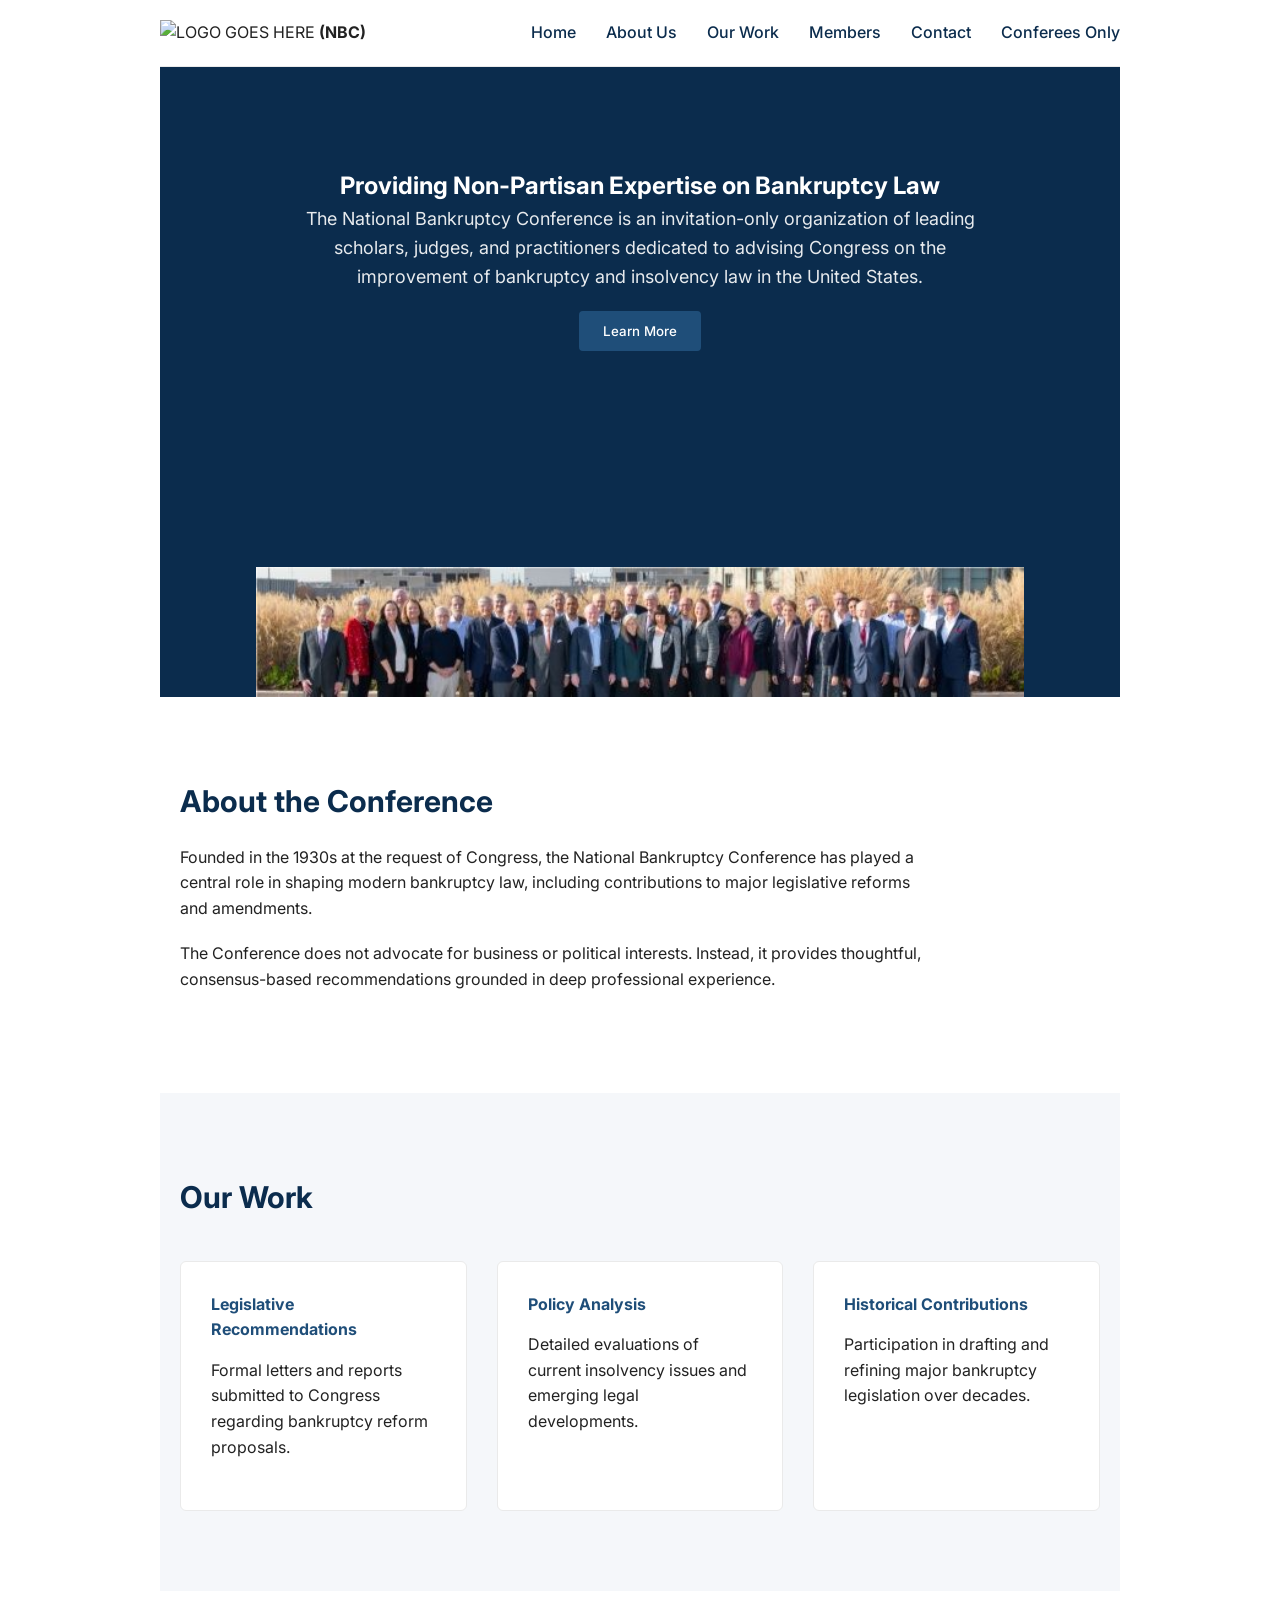
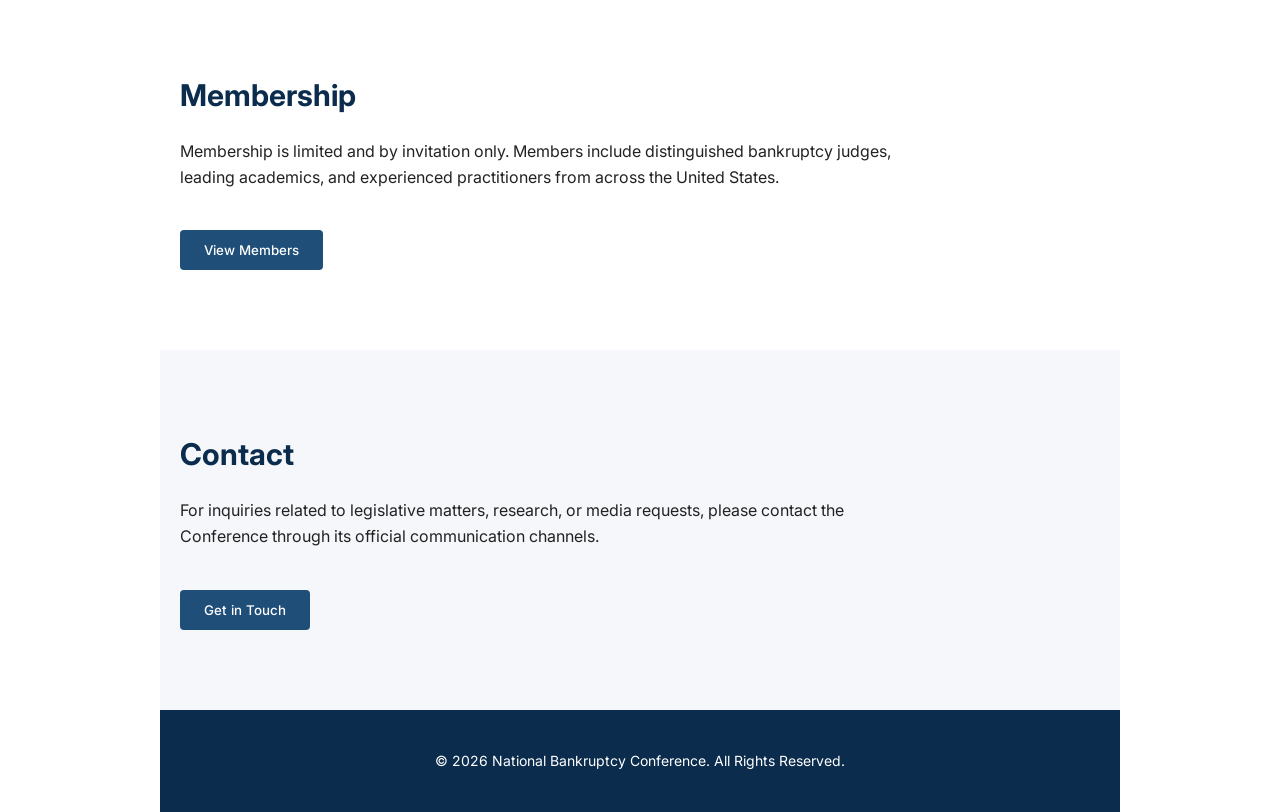
==== index.html @ e68132f3 "initial commit" ====
<!DOCTYPE html>
<html lang="en">
<head>
    <meta charset="UTF-8" />
    <meta name="viewport" content="width=device-width, initial-scale=1.0" />
    <title>National Bankruptcy Conference</title>
    <link href="https://fonts.googleapis.com/css2?family=Inter:wght@400;500;600;700&display=swap" rel="stylesheet">

    <link rel="stylesheet" href="styles.css">
</head>
<body>
    <div class="wrapper">
        <header>
            <div class="container nav">
                <div>
                    <img src="#" alt="LOGO GOES HERE">
                    <span><b>(NBC)</b></span>
                </div>
                <ul>
                    <li><a href="index.html">Home</a></li>
                    <li><a href="aboutUs.html">About Us</a></li>
                    <li><a href="ourWork.html">Our Work</a></li>
                    <li><a href="members.html">Members</a></li>
                    <li><a href="contact.html">Contact</a></li>
                    <li><a href="confereesOnly.html">Conferees Only</a></li>
                </ul>
            </div>
        </header>

        <section class="hero">
            <div class="container">
                <h1>Providing Non-Partisan Expertise on Bankruptcy Law</h1>
                <p>
                The National Bankruptcy Conference is an invitation-only organization of leading scholars,
                judges, and practitioners dedicated to advising Congress on the improvement of bankruptcy
                and insolvency law in the United States.
                </p>
                <button>Learn More</button><br>
                
            </div>
        </section>

        <section class="section">
            <div class="container">
                <h3>About the Conference</h3>
                <p>
                Founded in the 1930s at the request of Congress, the National Bankruptcy Conference has
                played a central role in shaping modern bankruptcy law, including contributions to major
                legislative reforms and amendments.
                </p>
                <p>
                The Conference does not advocate for business or political interests. Instead, it provides
                thoughtful, consensus-based recommendations grounded in deep professional experience.
                </p>
            </div>
        </section>

        <section class="section light">
            <div class="container">
                <h3>Our Work</h3>
                <div class="grid">
                <div class="card">
                    <h4>Legislative Recommendations</h4>
                    <p>
                    Formal letters and reports submitted to Congress regarding bankruptcy reform proposals.
                    </p>
                </div>
                <div class="card">
                    <h4>Policy Analysis</h4>
                    <p>
                    Detailed evaluations of current insolvency issues and emerging legal developments.
                    </p>
                </div>
                <div class="card">
                    <h4>Historical Contributions</h4>
                    <p>
                    Participation in drafting and refining major bankruptcy legislation over decades.
                    </p>
                </div>
                </div>
            </div>
        </section>

        <section class="section">
            <div class="container">
                <h3>Membership</h3>
                <p>
                Membership is limited and by invitation only. Members include distinguished bankruptcy
                judges, leading academics, and experienced practitioners from across the United States.
                </p>
                <button>View Members</button>
            </div>
        </section>

        <section class="section light">
            <div class="container">
                <h3>Contact</h3>
                <p>
                For inquiries related to legislative matters, research, or media requests, please contact
                the Conference through its official communication channels.
                </p>
                <button>Get in Touch</button>
            </div>
        </section>

        <footer class="footer">
            <div class="container">
                © 2026 National Bankruptcy Conference. All Rights Reserved.
            </div>
        </footer>
    </div>
</body>
</html>
---- styles.css ----
:root {
  --primary: #0b2c4d;
  --accent: #1f4e79;
  --light: #f5f7fa;
  --text: #222;
  --max-width: 1100px;
}

* {
  margin: 0;
  padding: 0;
  box-sizing: border-box;
  font-family: 'Inter', sans-serif;
}

.wrapper {
  position: relative;
  color: var(--text);
  background: white;
  line-height: 1.6;
  margin: auto;
  width: 75vw;
}

.container {
  max-width: var(--max-width);
  margin: 0 auto;
  padding: 0 20px;
}

header {
  background: white;
  border-bottom: 1px solid #eaeaea;
}

.nav {
  display: flex;
  justify-content: space-between;
  align-items: center;
  padding: 20px 0;
}

.nav h1 {
  font-size: 20px;
  font-weight: 600;
  color: var(--primary);
}

.nav ul {
  display: flex;
  gap: 30px;
  list-style: none;
}

.nav a {
  text-decoration: none;
  color: var(--primary);
  font-weight: 500;
}

.hero {
  background: var(--primary);
  color: white;
  height: 70vh;
  padding: 100px 0;
  text-align: center;
  background-image: url("national_bankruptcy_conference_cover.jpg");
  background-repeat: no-repeat;
  background-size: 80%;
  background-position: bottom;
}

/*
.hero .NBCimage{
    position: absolute;
    top: 10%;
    width: 100%;
    height: 50%;
}
*/

.hero h2 {
  font-size: 42px;
  margin-bottom: 20px;
}

.hero p {
  max-width: 700px;
  margin: 0 auto;
  font-size: 18px;
  opacity: 0.9;
}

.section {
  padding: 80px 0;
}

.section.light {
  background: var(--light);
}

.section h3 {
  font-size: 30px;
  margin-bottom: 20px;
  color: var(--primary);
}

.section p {
  max-width: 750px;
  margin-bottom: 20px;
}

.grid {
  display: grid;
  grid-template-columns: repeat(auto-fit, minmax(260px, 1fr));
  gap: 30px;
  margin-top: 40px;
}

.card {
  background: white;
  padding: 30px;
  border: 1px solid #eaeaea;
  border-radius: 6px;
}

.card h4 {
  margin-bottom: 15px;
  color: var(--accent);
}

.footer {
  background: var(--primary);
  color: white;
  padding: 40px 0;
  text-align: center;
  font-size: 14px;
}

button {
  margin-top: 20px;
  padding: 12px 24px;
  border: none;
  background: var(--accent);
  color: white;
  cursor: pointer;
  font-weight: 500;
  border-radius: 4px;
}

button:hover {
  background: #163b5c;
}

@media (max-width: 768px) {
  .hero h2 {
    font-size: 30px;
  }
}
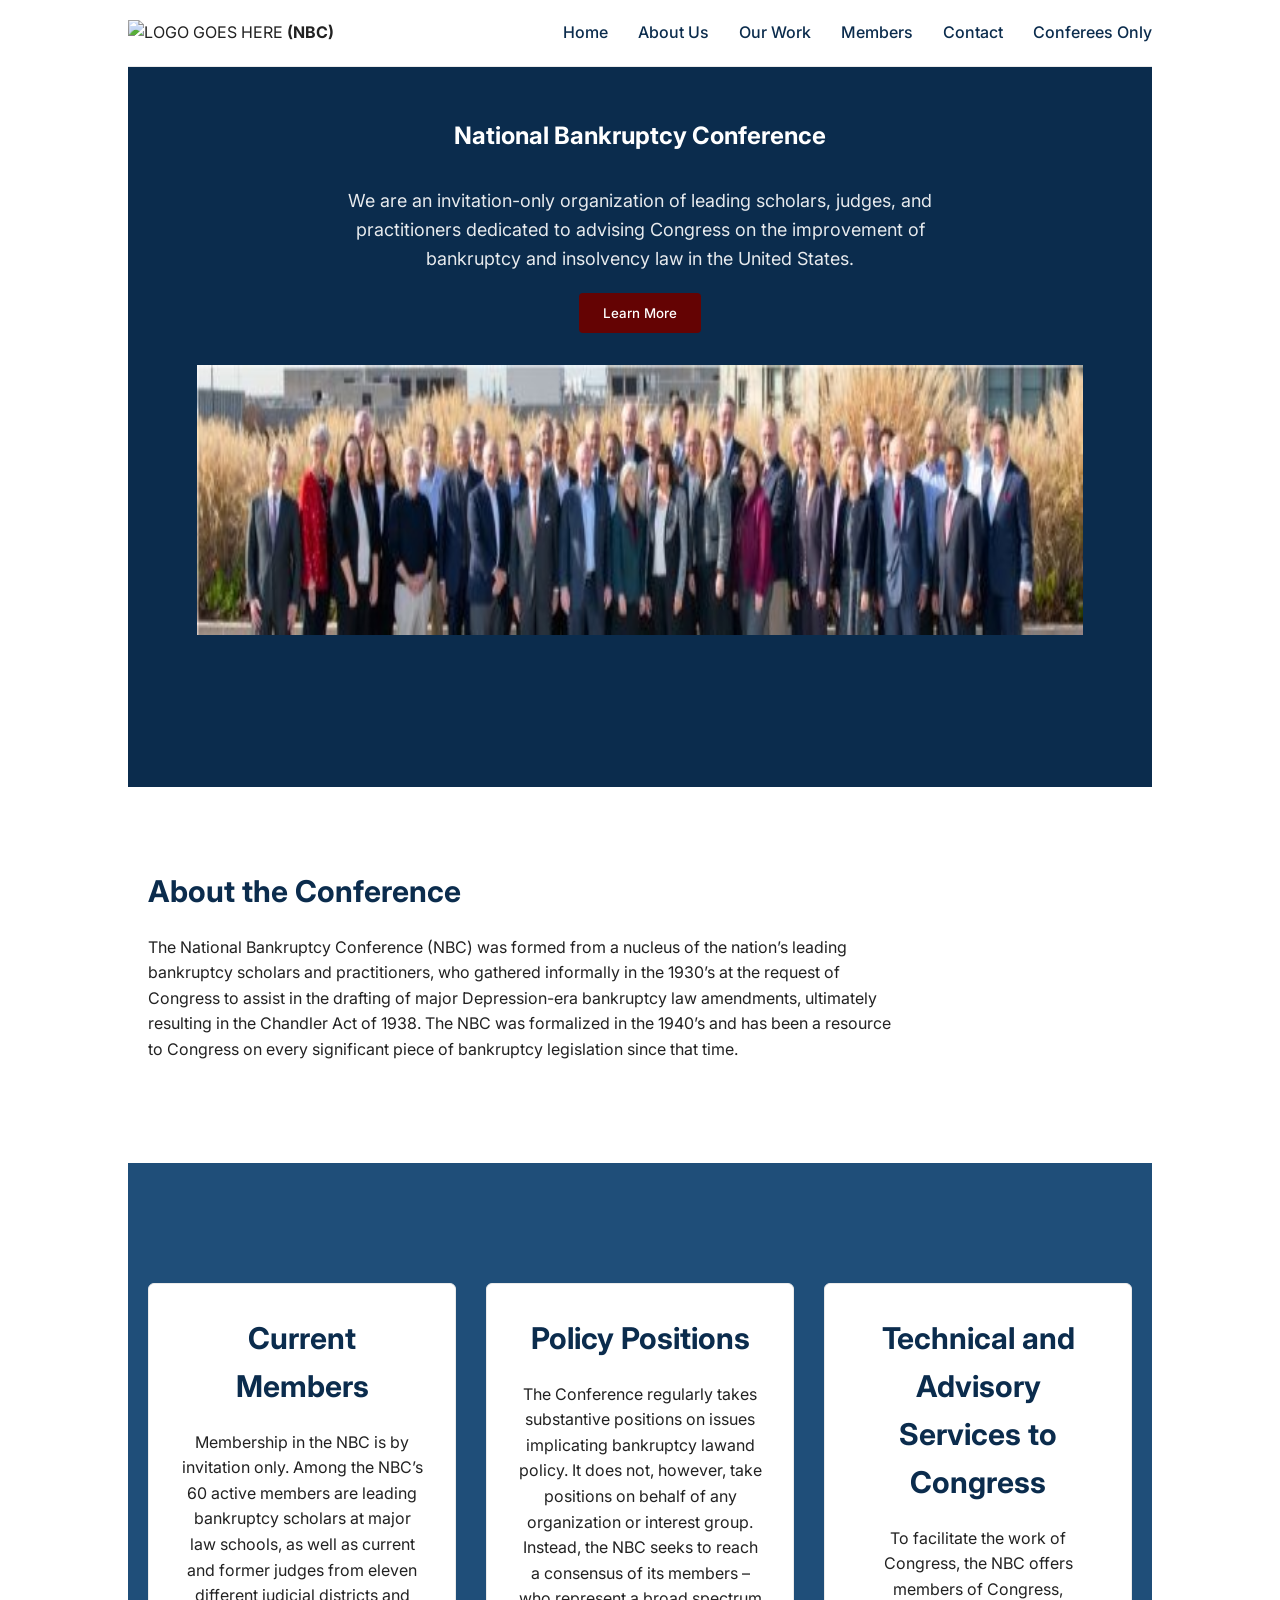
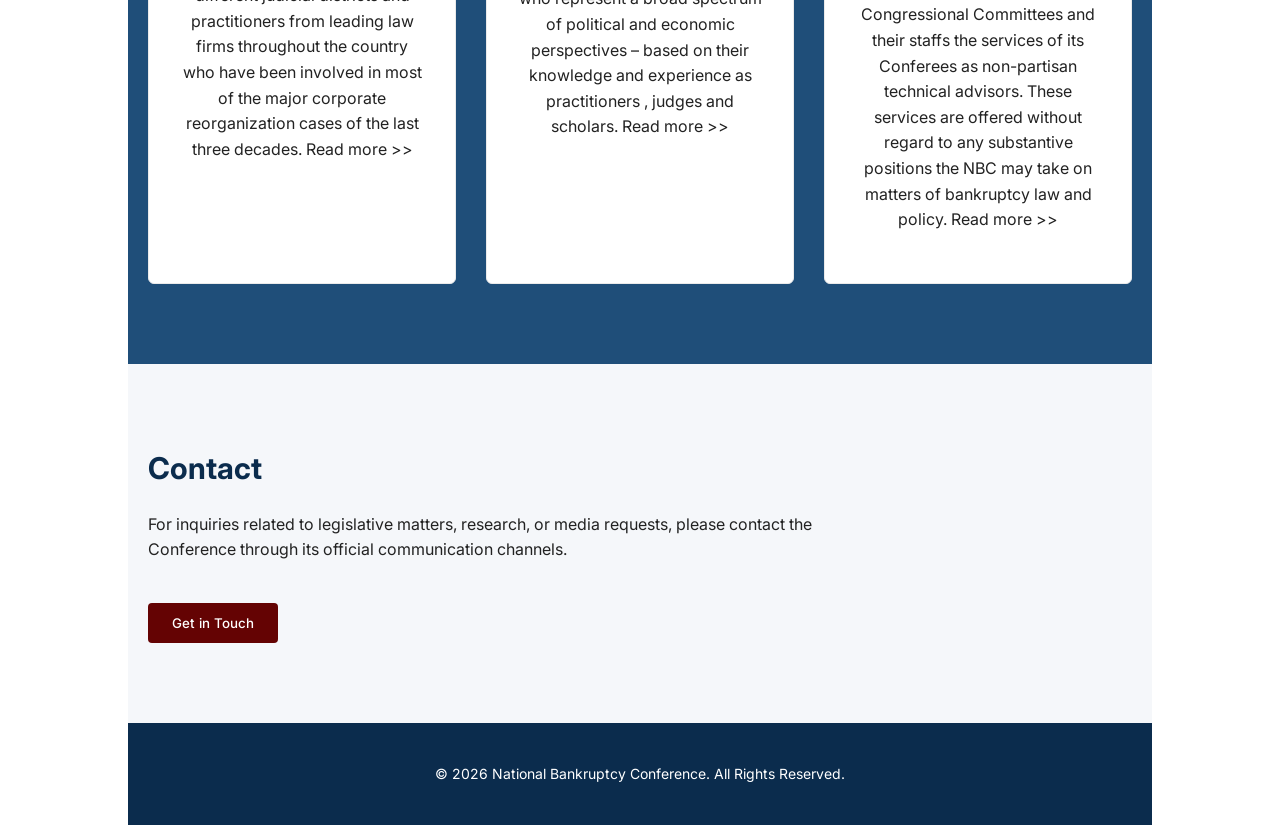
==== commit 54650a1f: "updated styling to home page" ====
--- a/index.html
+++ b/index.html
@@ -22,20 +22,21 @@
                     <li><a href="ourWork.html">Our Work</a></li>
                     <li><a href="members.html">Members</a></li>
                     <li><a href="contact.html">Contact</a></li>
-                    <li><a href="confereesOnly.html">Conferees Only</a></li>
+                    <li><a href="conferees.html">Conferees Only</a></li>
                 </ul>
             </div>
         </header>
 
         <section class="hero">
             <div class="container">
-                <h1>Providing Non-Partisan Expertise on Bankruptcy Law</h1>
+                <h1>National Bankruptcy Conference</h1>
                 <p>
-                The National Bankruptcy Conference is an invitation-only organization of leading scholars,
+                We are an invitation-only organization of leading scholars,
                 judges, and practitioners dedicated to advising Congress on the improvement of bankruptcy
                 and insolvency law in the United States.
                 </p>
                 <button>Learn More</button><br>
+                <img src="national_bankruptcy_conference_cover.jpg" alt="">
                 
             </div>
         </section>
@@ -44,51 +45,64 @@
             <div class="container">
                 <h3>About the Conference</h3>
                 <p>
-                Founded in the 1930s at the request of Congress, the National Bankruptcy Conference has
-                played a central role in shaping modern bankruptcy law, including contributions to major
-                legislative reforms and amendments.
-                </p>
-                <p>
-                The Conference does not advocate for business or political interests. Instead, it provides
-                thoughtful, consensus-based recommendations grounded in deep professional experience.
+                The National Bankruptcy Conference (NBC) was 
+                formed from a nucleus of the nation’s 
+                leading bankruptcy scholars and practitioners, 
+                who gathered informally in the 1930’s at the 
+                request of Congress to assist in the drafting 
+                of major Depression-era bankruptcy law 
+                amendments, ultimately resulting in the 
+                Chandler Act of 1938. The NBC was formalized 
+                in the 1940’s and has been a resource to Congress
+                 on every significant piece of bankruptcy 
+                 legislation since that time.
                 </p>
             </div>
         </section>
 
-        <section class="section light">
+        <section class="section lightBlue">
             <div class="container">
-                <h3>Our Work</h3>
+                
                 <div class="grid">
-                <div class="card">
-                    <h4>Legislative Recommendations</h4>
-                    <p>
-                    Formal letters and reports submitted to Congress regarding bankruptcy reform proposals.
-                    </p>
+                    <div class="card">
+                        <h3>Current Members</h3>
+                        <p>
+                        Membership in the NBC is by invitation only. Among the 
+                        NBC’s 60 active members are leading bankruptcy scholars
+                        at major law schools, as well as current and former 
+                        judges from eleven different judicial districts and 
+                        practitioners from leading law firms throughout the 
+                        country who have been involved in most of the major 
+                        corporate reorganization cases of the last three decades. 
+                        Read more >>
+                        </p>
+                    </div>
+                    <div class="card">
+                        <h3>Policy Positions</h3>
+                        <p>
+                        The Conference regularly takes 
+                        substantive positions on issues 
+                        implicating bankruptcy lawand policy. It 
+                        does not, however, take positions on behalf of any 
+                        organization or interest group. Instead, the NBC seeks 
+                        to reach a consensus of its members – who represent a 
+                        broad spectrum of political and economic perspectives – 
+                        based on their knowledge and experience as practitioners
+                        , judges and scholars. Read more >>
+                        </p>
+                    </div>
+                    <div class="card">
+                        <h3>Technical and Advisory Services to Congress</h3>
+                        <p>
+                        To facilitate the work of Congress, the NBC offers members of 
+                        Congress, Congressional Committees and their staffs the 
+                        services of its Conferees as non-partisan technical 
+                        advisors. These services are offered without regard to 
+                        any substantive positions the NBC may take on matters of
+                        bankruptcy law and policy. Read more >>
+                        </p>
+                    </div>
                 </div>
-                <div class="card">
-                    <h4>Policy Analysis</h4>
-                    <p>
-                    Detailed evaluations of current insolvency issues and emerging legal developments.
-                    </p>
-                </div>
-                <div class="card">
-                    <h4>Historical Contributions</h4>
-                    <p>
-                    Participation in drafting and refining major bankruptcy legislation over decades.
-                    </p>
-                </div>
-                </div>
-            </div>
-        </section>
-
-        <section class="section">
-            <div class="container">
-                <h3>Membership</h3>
-                <p>
-                Membership is limited and by invitation only. Members include distinguished bankruptcy
-                judges, leading academics, and experienced practitioners from across the United States.
-                </p>
-                <button>View Members</button>
             </div>
         </section>
 
--- a/styles.css
+++ b/styles.css
@@ -1,6 +1,7 @@
 :root {
   --primary: #0b2c4d;
   --accent: #1f4e79;
+  --secondary: rgb(100, 3, 3);
   --light: #f5f7fa;
   --text: #222;
   --max-width: 1100px;
@@ -19,7 +20,7 @@
   background: white;
   line-height: 1.6;
   margin: auto;
-  width: 75vw;
+  width: 80vw;
 }
 
 .container {
@@ -27,6 +28,9 @@
   margin: 0 auto;
   padding: 0 20px;
 }
+
+
+
 
 header {
   background: white;
@@ -58,38 +62,35 @@
   font-weight: 500;
 }
 
+
+
+
 .hero {
   background: var(--primary);
   color: white;
-  height: 70vh;
-  padding: 100px 0;
+  height: 80vh;
+  padding: 50px 0;
   text-align: center;
-  background-image: url("national_bankruptcy_conference_cover.jpg");
-  background-repeat: no-repeat;
-  background-size: 80%;
-  background-position: bottom;
 }
 
-/*
-.hero .NBCimage{
-    position: absolute;
-    top: 10%;
-    width: 100%;
-    height: 50%;
+.hero h1{
+  margin-bottom: 2rem;
 }
-*/
 
-.hero h2 {
-  font-size: 42px;
-  margin-bottom: 20px;
+.hero img{
+  margin-top: 2rem;
+  width: 90%;
+  height: 30vh;
 }
 
 .hero p {
-  max-width: 700px;
+  max-width: 600px;
   margin: 0 auto;
   font-size: 18px;
   opacity: 0.9;
 }
+
+
 
 .section {
   padding: 80px 0;
@@ -97,6 +98,10 @@
 
 .section.light {
   background: var(--light);
+}
+
+.section.lightBlue{
+  background: var(--accent);
 }
 
 .section h3 {
@@ -120,14 +125,12 @@
 .card {
   background: white;
   padding: 30px;
+  text-align: center;
   border: 1px solid #eaeaea;
   border-radius: 6px;
 }
 
-.card h4 {
-  margin-bottom: 15px;
-  color: var(--accent);
-}
+
 
 .footer {
   background: var(--primary);
@@ -141,7 +144,7 @@
   margin-top: 20px;
   padding: 12px 24px;
   border: none;
-  background: var(--accent);
+  background: var(--secondary);
   color: white;
   cursor: pointer;
   font-weight: 500;
@@ -149,7 +152,7 @@
 }
 
 button:hover {
-  background: #163b5c;
+  opacity: 0.7;
 }
 
 @media (max-width: 768px) {
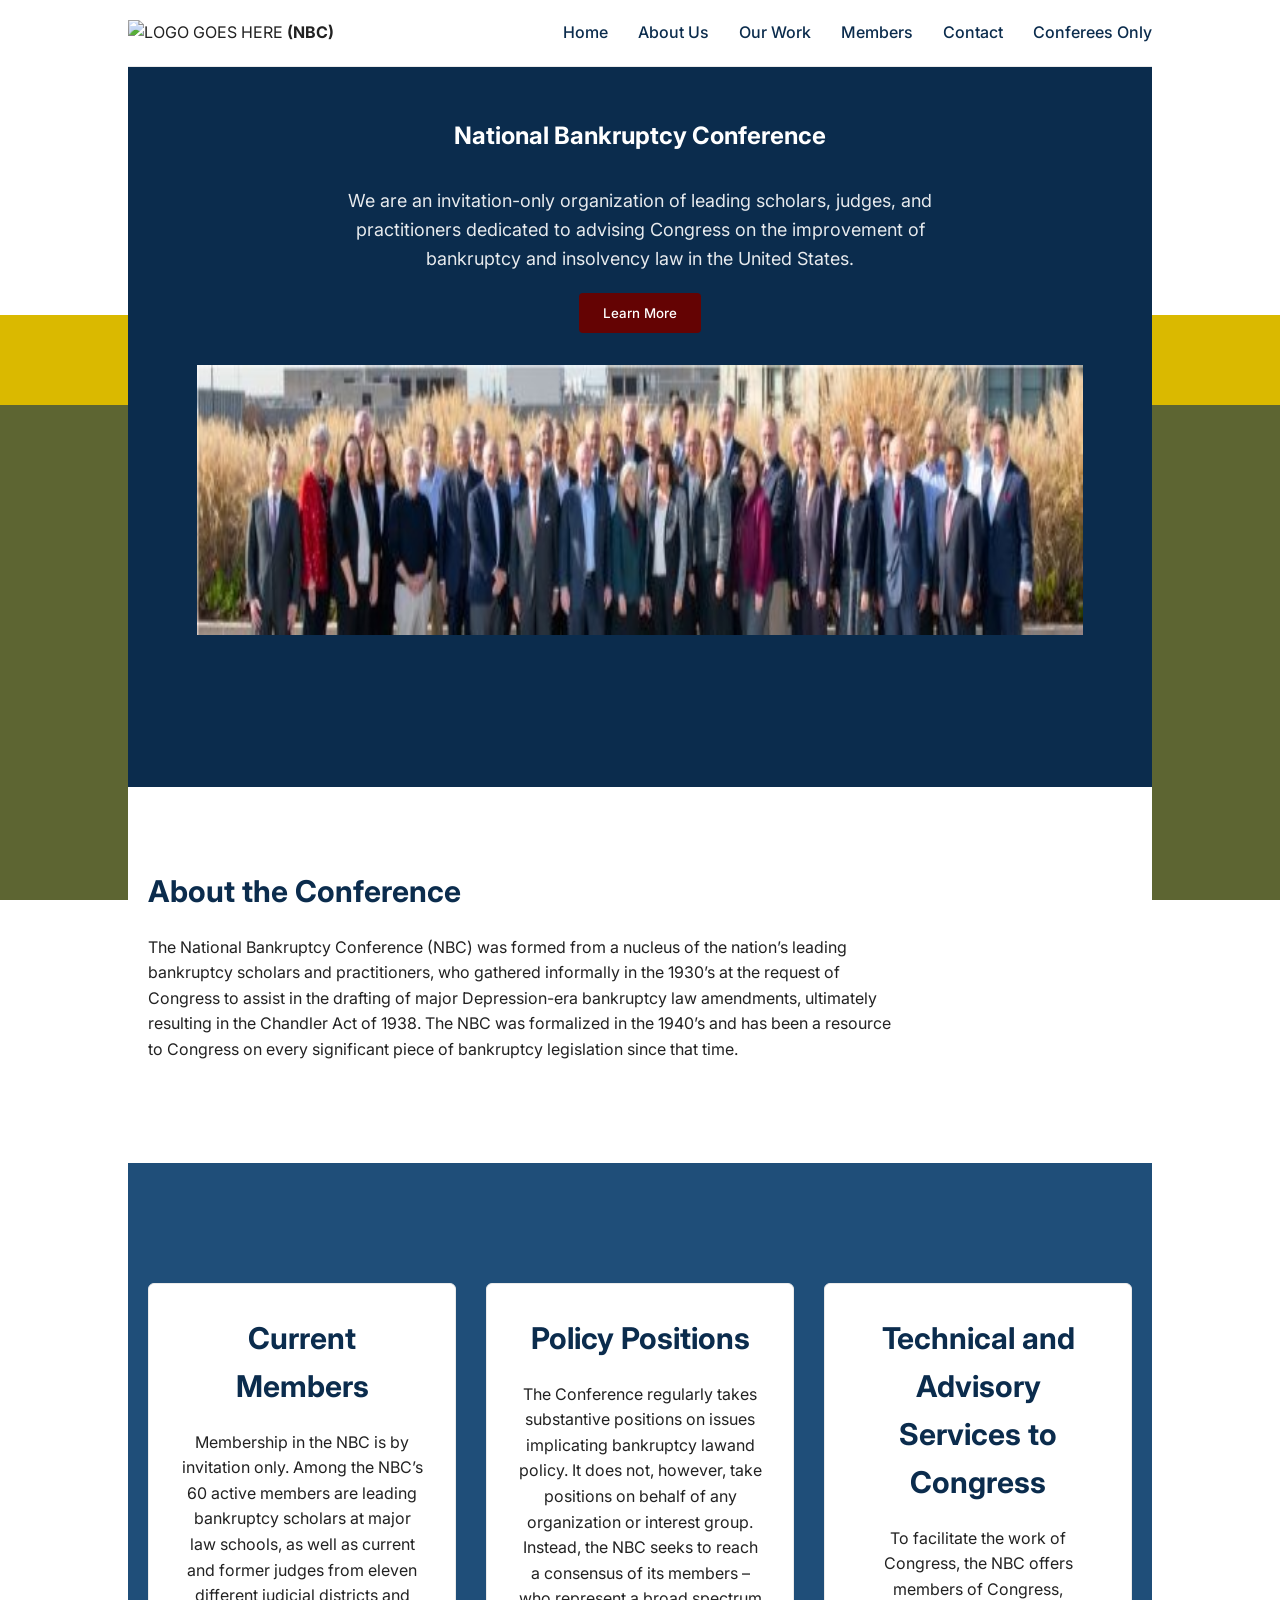
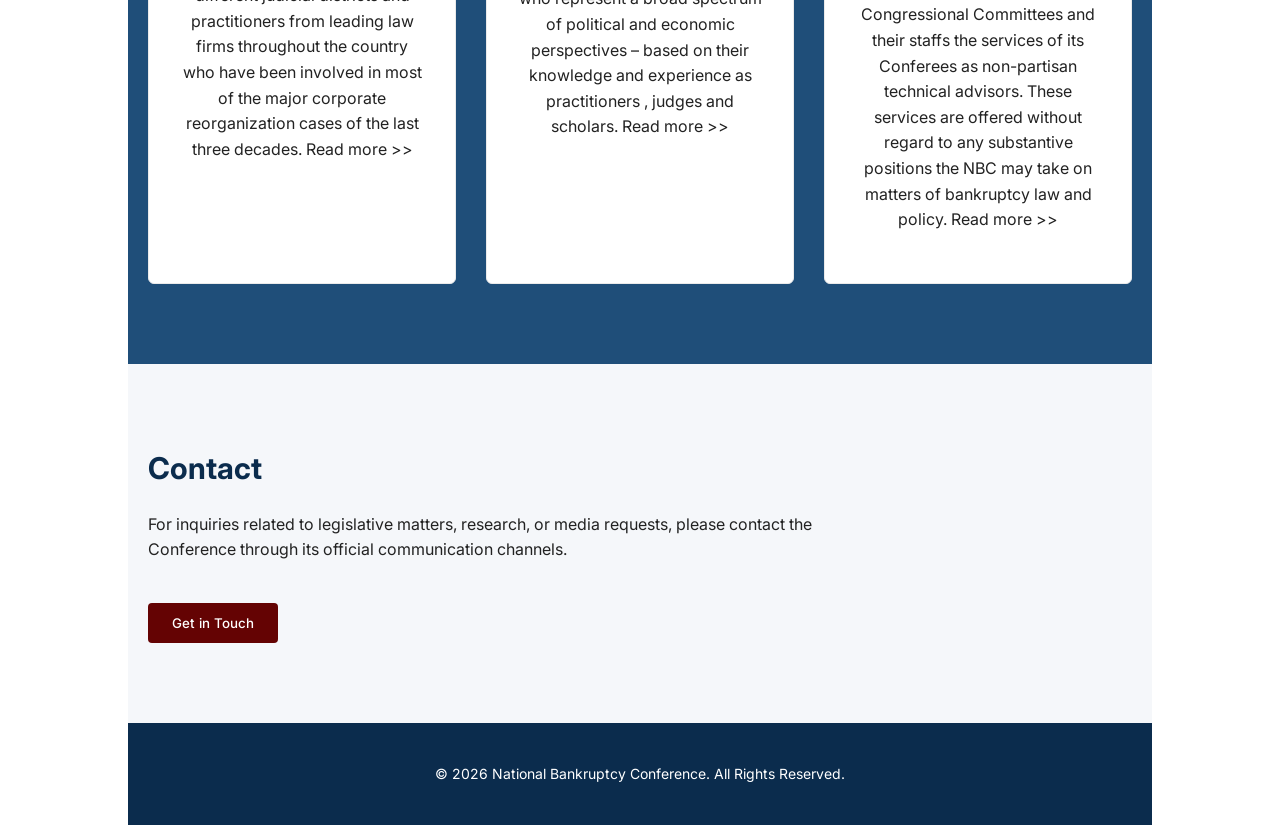
==== commit f859d70d: "added background colors to main page" ====
--- a/index.html
+++ b/index.html
@@ -9,6 +9,8 @@
     <link rel="stylesheet" href="styles.css">
 </head>
 <body>
+    <div class="behind2"></div>
+    <div class="behind1"></div>
     <div class="wrapper">
         <header>
             <div class="container nav">
--- a/styles.css
+++ b/styles.css
@@ -12,6 +12,22 @@
   padding: 0;
   box-sizing: border-box;
   font-family: 'Inter', sans-serif;
+}
+
+.behind1{
+  width: 100%;
+  height: 55vh;
+  background-color: #5D6532;
+  position: fixed;
+  bottom: 0;
+}
+
+.behind2{
+  width: 100%;
+  height: 65vh;
+  background-color: #dab900;
+  position: fixed;
+  bottom: 0;
 }
 
 .wrapper {
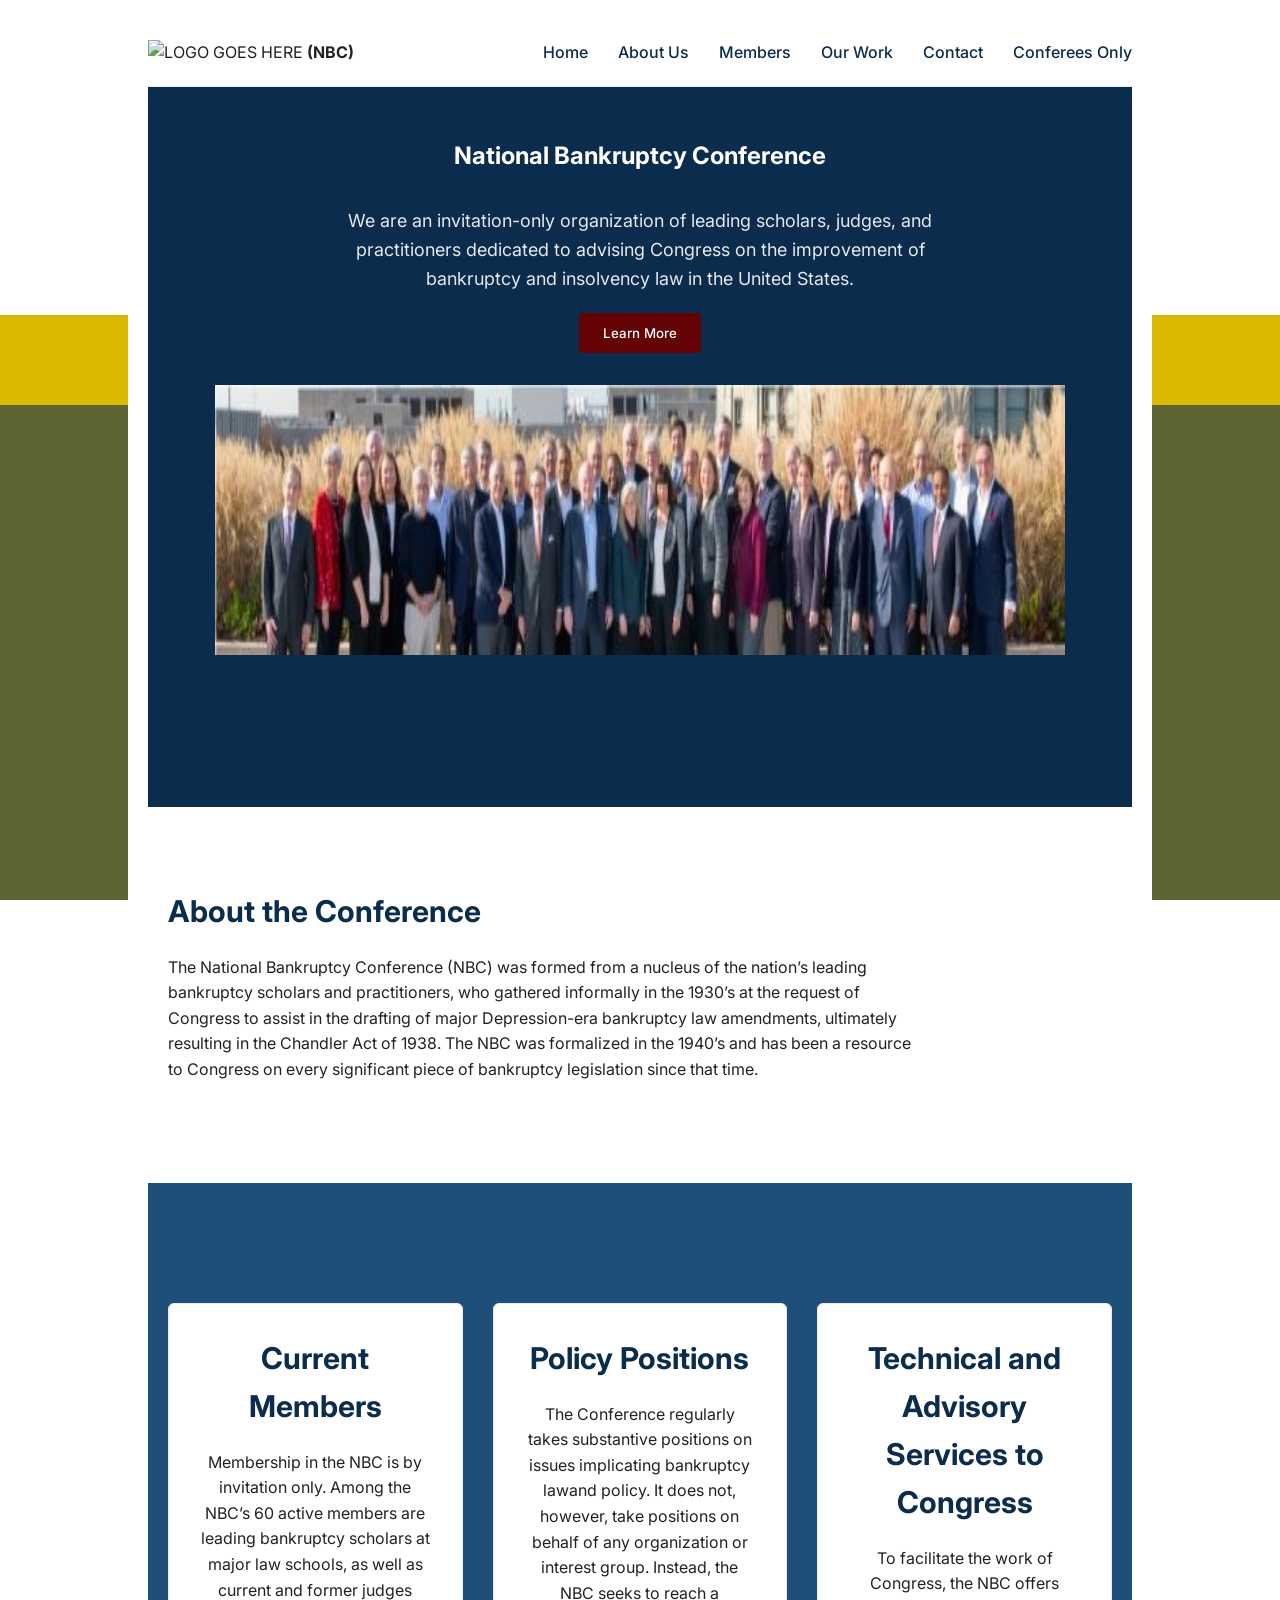
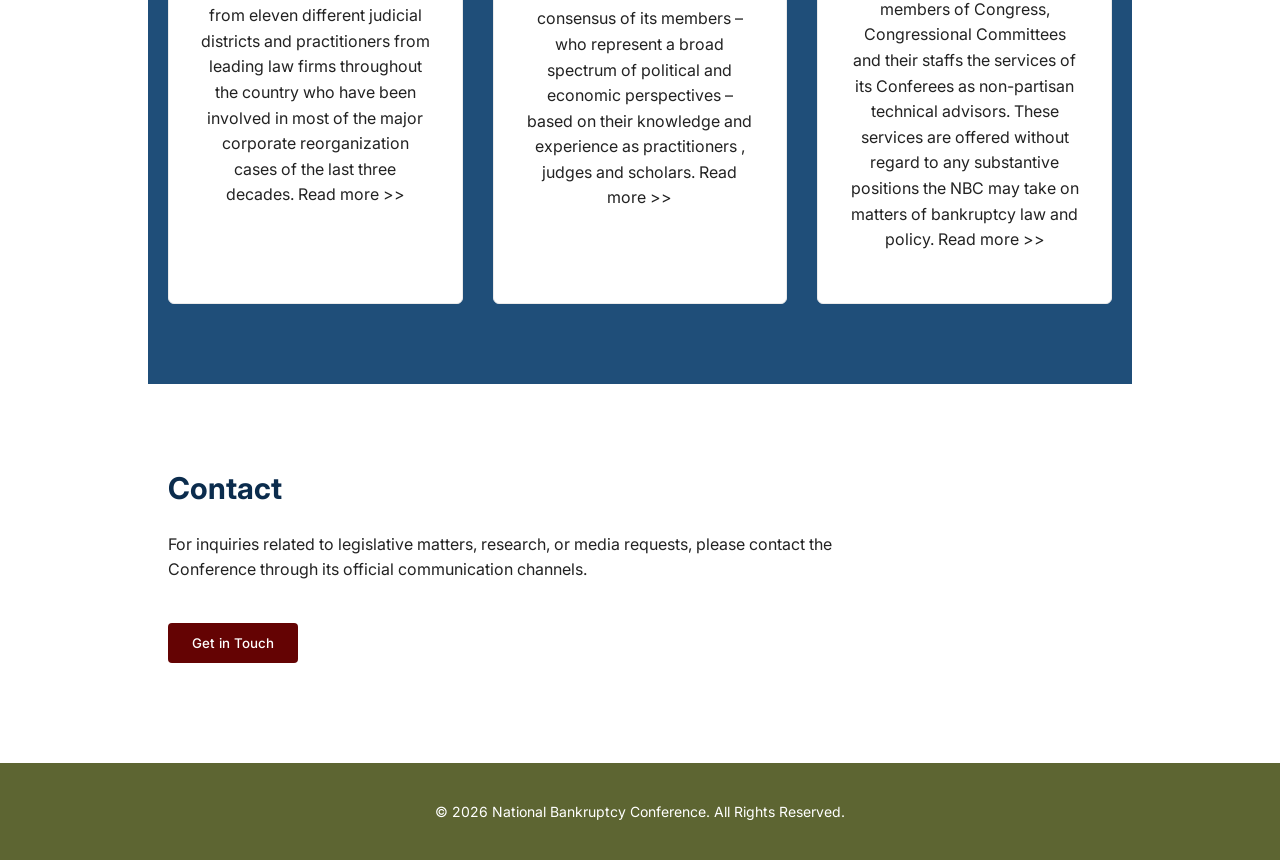
==== commit 144b1bea: "updated visuals on front page, added dropdown to the navbar" ====
--- a/index.html
+++ b/index.html
@@ -18,14 +18,31 @@
                     <img src="#" alt="LOGO GOES HERE">
                     <span><b>(NBC)</b></span>
                 </div>
-                <ul>
-                    <li><a href="index.html">Home</a></li>
-                    <li><a href="aboutUs.html">About Us</a></li>
-                    <li><a href="ourWork.html">Our Work</a></li>
-                    <li><a href="members.html">Members</a></li>
-                    <li><a href="contact.html">Contact</a></li>
-                    <li><a href="conferees.html">Conferees Only</a></li>
-                </ul>
+                <div>
+                    <ul>
+                        <li><a href="index.html">Home</a></li>
+                        <div class="dropdown">
+                            <li><a class="dropbtn" href="aboutUs.html">About Us</a></li>
+                            <div class="dropdown-content">
+                                <a href="#">Our Mission</a>
+                                <a href="#">History</a>
+                                <a href="#">Privacy Policy</a>
+                                <a href="#">Contact Us</a>
+                            </div>
+                        </div>
+                        <div class="dropdown">
+                            <li><a class="dropbtn" href="members.html">Members</a></li>
+                            <div class="dropdown-content">
+                                <a href="#">Members Bios</a>
+                                <a href="#">Emeritus Members</a>
+                                <a href="#">In Memoriam</a>
+                            </div>
+                        </div>
+                        <li><a href="ourWork.html">Our Work</a></li>
+                        <li><a href="contact.html">Contact</a></li>
+                        <li><a href="conferees.html">Conferees Only</a></li>
+                    </ul>
+                </div>
             </div>
         </header>
 
@@ -108,7 +125,7 @@
             </div>
         </section>
 
-        <section class="section light">
+        <section class="section">
             <div class="container">
                 <h3>Contact</h3>
                 <p>
@@ -118,12 +135,12 @@
                 <button>Get in Touch</button>
             </div>
         </section>
-
+    </div>
         <footer class="footer">
-            <div class="container">
+            <div class="container green">
                 © 2026 National Bankruptcy Conference. All Rights Reserved.
             </div>
         </footer>
-    </div>
+    
 </body>
 </html>
--- a/styles.css
+++ b/styles.css
@@ -3,6 +3,7 @@
   --accent: #1f4e79;
   --secondary: rgb(100, 3, 3);
   --light: #f5f7fa;
+  --green: #5D6532;
   --text: #222;
   --max-width: 1100px;
 }
@@ -17,7 +18,7 @@
 .behind1{
   width: 100%;
   height: 55vh;
-  background-color: #5D6532;
+  background-color: var(--green);
   position: fixed;
   bottom: 0;
 }
@@ -37,6 +38,7 @@
   line-height: 1.6;
   margin: auto;
   width: 80vw;
+  border: 20px solid white;
 }
 
 .container {
@@ -78,6 +80,44 @@
   font-weight: 500;
 }
 
+.dropbtn {
+  color: white;
+  font-size: 16px;
+  border: none;
+}
+
+/* The container <div> - needed to position the dropdown content */
+.dropdown {
+  position: relative;
+}
+
+/* Dropdown Content (Hidden by Default) */
+.dropdown-content {
+  display: none;
+  position: absolute;
+  top: 46px;
+  background-color: #f1f1f1;
+  min-width: 160px;
+  box-shadow: 0px 8px 16px 0px rgba(0,0,0,0.2);
+  z-index: 1;
+}
+
+/* Links inside the dropdown */
+.dropdown-content a {
+  color: black;
+  padding: 12px 16px;
+  text-decoration: none;
+  display: block;
+}
+
+/* Change color of dropdown links on hover */
+.dropdown-content a:hover {background-color: #ddd;}
+
+/* Show the dropdown menu on hover */
+.dropdown:hover .dropdown-content {display: block;}
+
+/* Change the background color of the dropdown button when the dropdown content is shown */
+a:hover {color: var(--secondary);}
 
 
 
@@ -149,7 +189,7 @@
 
 
 .footer {
-  background: var(--primary);
+  background: var(--green);
   color: white;
   padding: 40px 0;
   text-align: center;
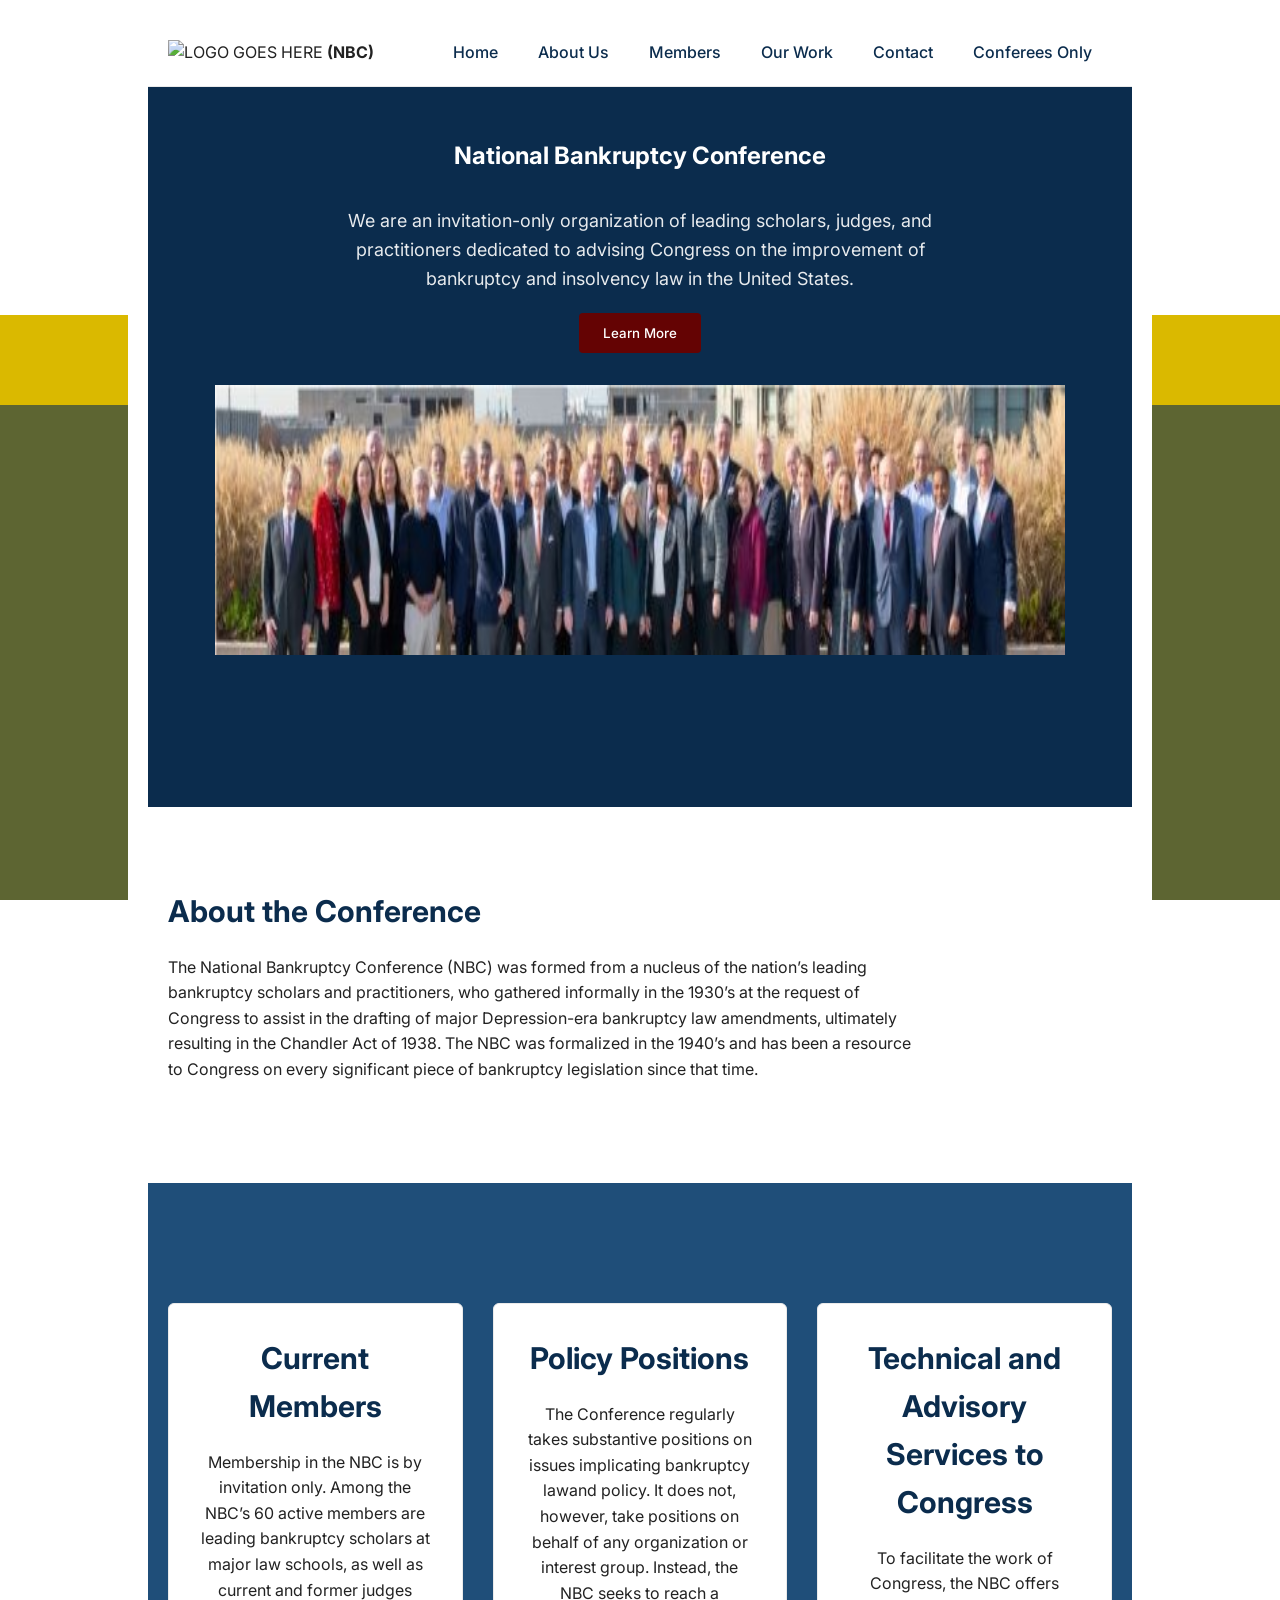
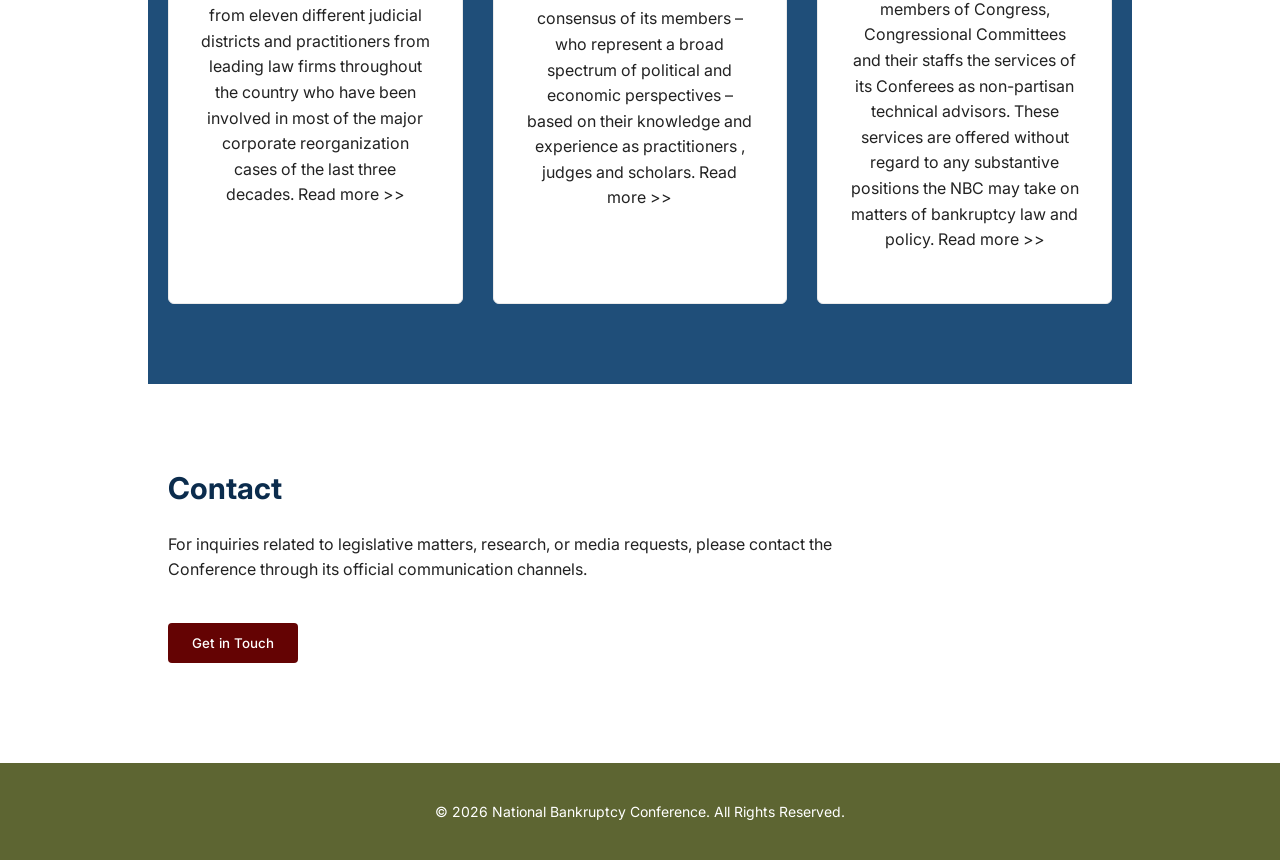
==== commit 79af31d2: "improving styling for dropdown, included hover effects" ====
--- a/index.html
+++ b/index.html
@@ -18,31 +18,28 @@
                     <img src="#" alt="LOGO GOES HERE">
                     <span><b>(NBC)</b></span>
                 </div>
-                <div>
-                    <ul>
-                        <li><a href="index.html">Home</a></li>
-                        <div class="dropdown">
-                            <li><a class="dropbtn" href="aboutUs.html">About Us</a></li>
-                            <div class="dropdown-content">
-                                <a href="#">Our Mission</a>
-                                <a href="#">History</a>
-                                <a href="#">Privacy Policy</a>
-                                <a href="#">Contact Us</a>
-                            </div>
+                <ul>
+                    <li><a href="index.html">Home</a></li>
+                    <div class="dropdown">
+                        <li><a class="dropbtn" href="aboutUs.html">About Us</a></li>
+                        <div class="dropdown-content">
+                            <a href="#">Our Mission</a>
+                            <a href="#">History</a>
+                            <a href="#">Privacy Policy</a>
+                            <a href="#">Contact Us</a>
                         </div>
-                        <div class="dropdown">
-                            <li><a class="dropbtn" href="members.html">Members</a></li>
-                            <div class="dropdown-content">
-                                <a href="#">Members Bios</a>
-                                <a href="#">Emeritus Members</a>
-                                <a href="#">In Memoriam</a>
-                            </div>
+                    </div>
+                    <div class="dropdown">
+                        <li><a class="dropbtn" href="members.html">Members</a></li>                            <div class="dropdown-content">
+                            <a href="#">Members Bios</a>
+                            <a href="#">Emeritus Members</a>
+                            <a href="#">In Memoriam</a>
                         </div>
-                        <li><a href="ourWork.html">Our Work</a></li>
-                        <li><a href="contact.html">Contact</a></li>
-                        <li><a href="conferees.html">Conferees Only</a></li>
-                    </ul>
-                </div>
+                    </div>
+                    <li><a href="ourWork.html">Our Work</a></li>
+                    <li><a href="contact.html">Contact</a></li>
+                    <li><a href="conferees.html">Conferees Only</a></li>
+                </ul>
             </div>
         </header>
 
@@ -136,11 +133,10 @@
             </div>
         </section>
     </div>
-        <footer class="footer">
-            <div class="container green">
-                © 2026 National Bankruptcy Conference. All Rights Reserved.
-            </div>
-        </footer>
-    
+    <footer class="footer">
+        <div class="container green">
+            © 2026 National Bankruptcy Conference. All Rights Reserved.
+        </div>
+    </footer>
 </body>
 </html>
--- a/styles.css
+++ b/styles.css
@@ -59,7 +59,6 @@
   display: flex;
   justify-content: space-between;
   align-items: center;
-  padding: 20px 0;
 }
 
 .nav h1 {
@@ -70,7 +69,6 @@
 
 .nav ul {
   display: flex;
-  gap: 30px;
   list-style: none;
 }
 
@@ -78,13 +76,18 @@
   text-decoration: none;
   color: var(--primary);
   font-weight: 500;
-}
-
-.dropbtn {
-  color: white;
-  font-size: 16px;
-  border: none;
-}
+  padding: 24px 20px;
+}
+
+.nav a:hover{
+  background-color: #88b8e6;
+  color: white;
+}
+
+.nav img{
+  margin: 20px 0;
+}
+
 
 /* The container <div> - needed to position the dropdown content */
 .dropdown {
@@ -111,13 +114,10 @@
 }
 
 /* Change color of dropdown links on hover */
-.dropdown-content a:hover {background-color: #ddd;}
+.dropdown-content a:hover {background-color: #88b8e6;}
 
 /* Show the dropdown menu on hover */
 .dropdown:hover .dropdown-content {display: block;}
-
-/* Change the background color of the dropdown button when the dropdown content is shown */
-a:hover {color: var(--secondary);}
 
 
 
@@ -186,7 +186,9 @@
   border-radius: 6px;
 }
 
-
+footer{
+  position: absolute;
+}
 
 .footer {
   background: var(--green);
@@ -194,6 +196,9 @@
   padding: 40px 0;
   text-align: center;
   font-size: 14px;
+  margin: 0 auto;
+  text-align: center;
+  width: 100%;
 }
 
 button {
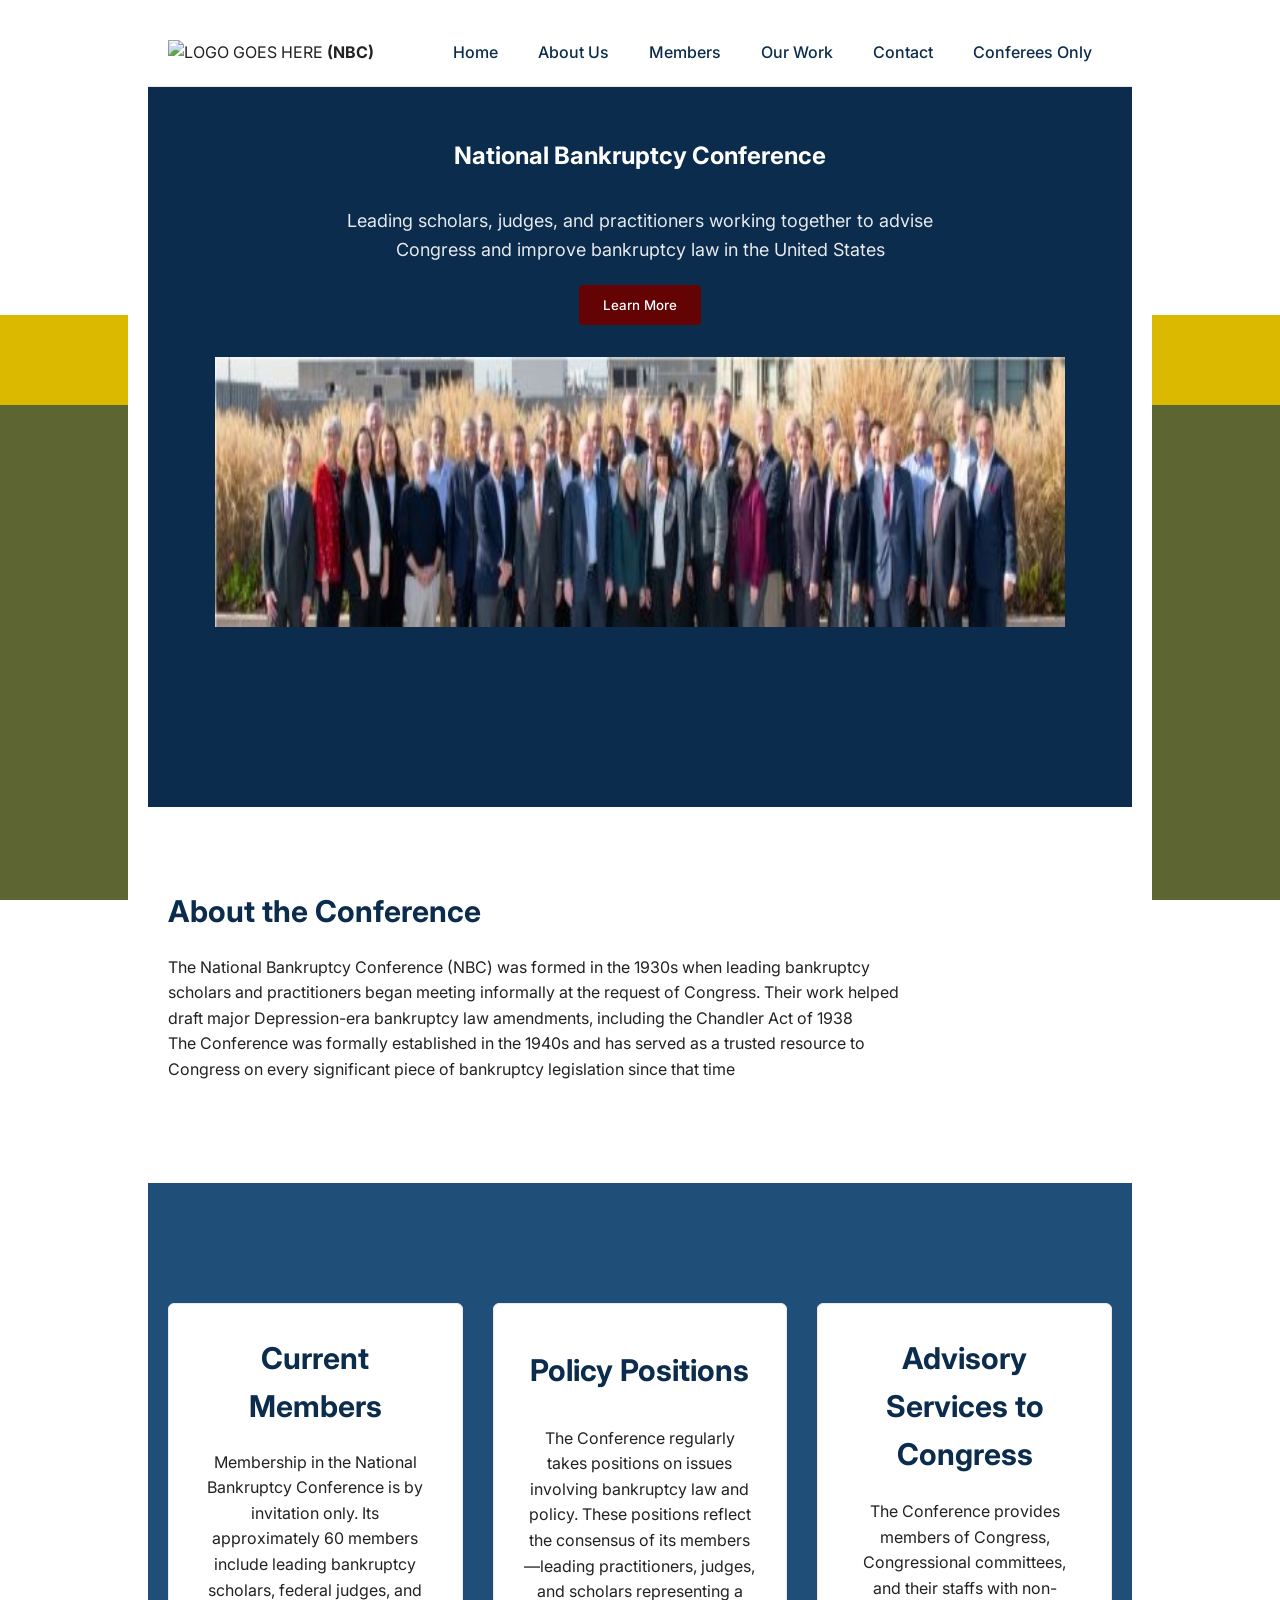
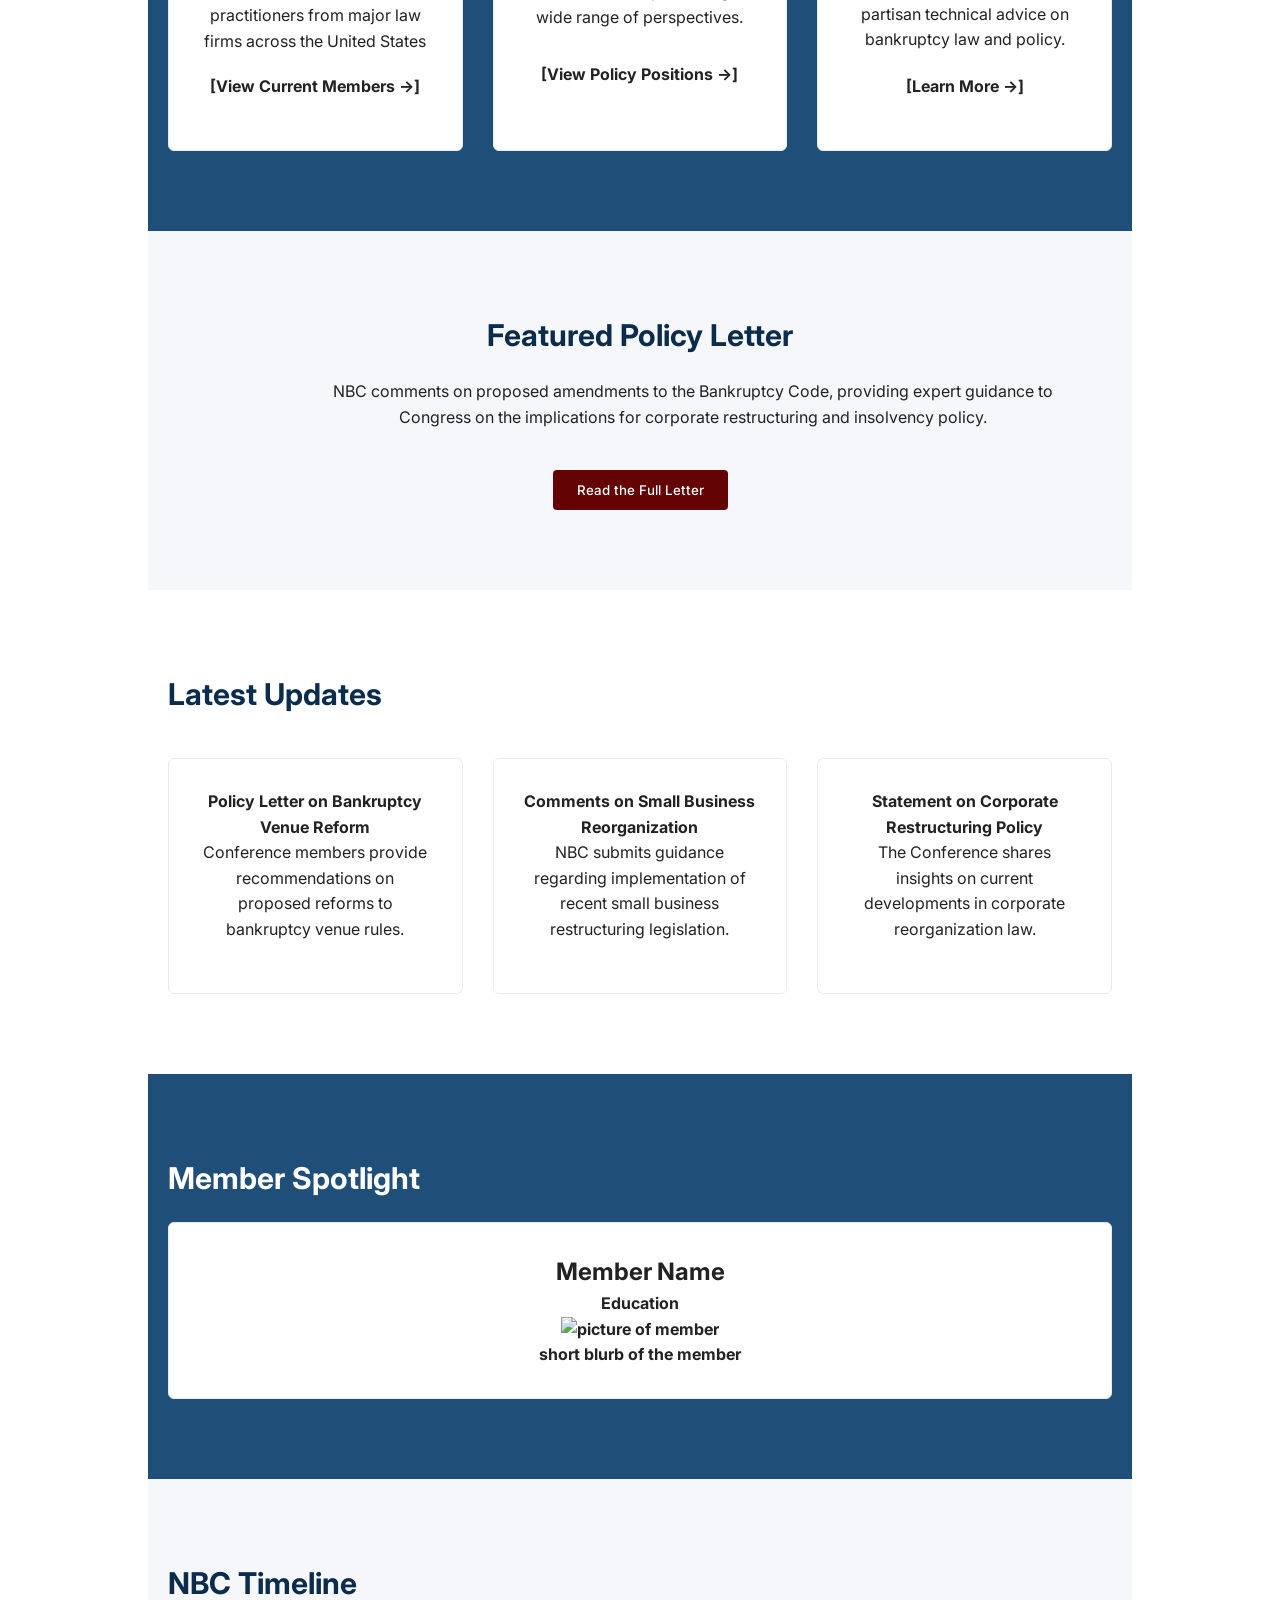
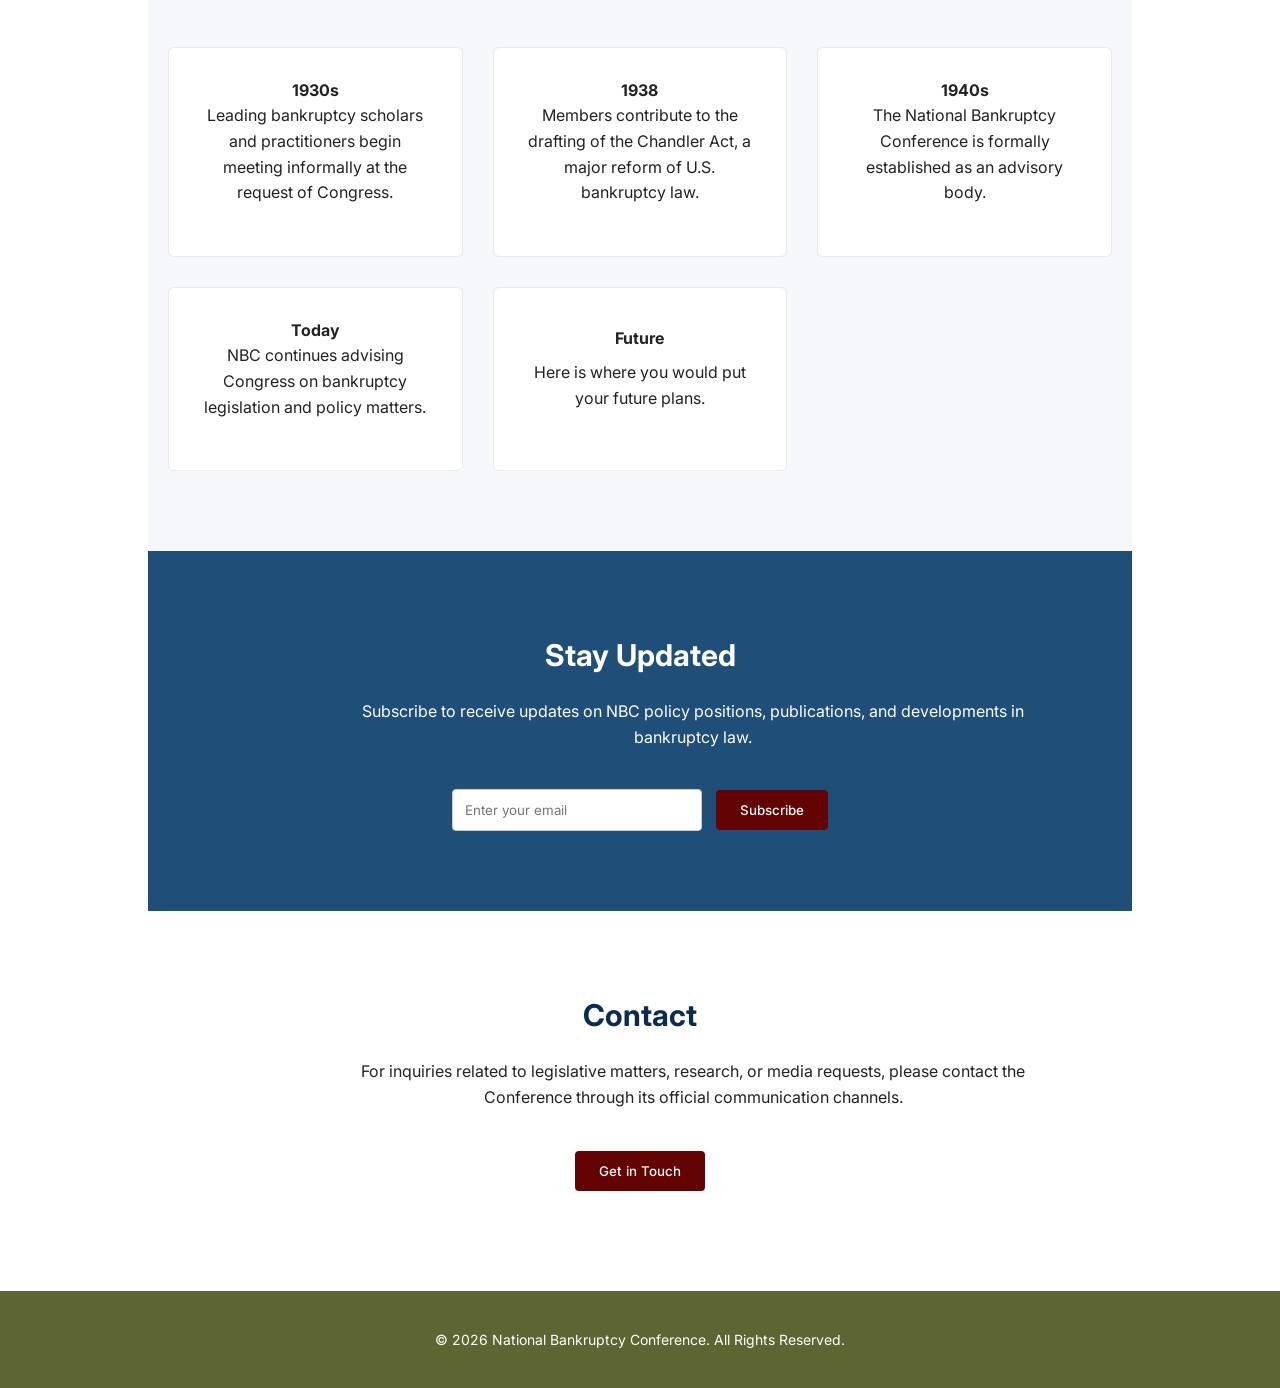
==== commit ea7ccaef: "completed the front page, added transition effects, more sections, and fixed wording" ====
--- a/index.html
+++ b/index.html
@@ -47,9 +47,9 @@
             <div class="container">
                 <h1>National Bankruptcy Conference</h1>
                 <p>
-                We are an invitation-only organization of leading scholars,
-                judges, and practitioners dedicated to advising Congress on the improvement of bankruptcy
-                and insolvency law in the United States.
+                    Leading scholars, judges, and practitioners working 
+                    together to advise Congress and improve bankruptcy 
+                    law in the United States
                 </p>
                 <button>Learn More</button><br>
                 <img src="national_bankruptcy_conference_cover.jpg" alt="">
@@ -61,17 +61,14 @@
             <div class="container">
                 <h3>About the Conference</h3>
                 <p>
-                The National Bankruptcy Conference (NBC) was 
-                formed from a nucleus of the nation’s 
-                leading bankruptcy scholars and practitioners, 
-                who gathered informally in the 1930’s at the 
-                request of Congress to assist in the drafting 
-                of major Depression-era bankruptcy law 
-                amendments, ultimately resulting in the 
-                Chandler Act of 1938. The NBC was formalized 
-                in the 1940’s and has been a resource to Congress
-                 on every significant piece of bankruptcy 
-                 legislation since that time.
+                The National Bankruptcy Conference (NBC) was formed in the 
+                1930s when leading bankruptcy scholars and practitioners began meeting 
+                informally at the request of Congress. Their work helped draft major 
+                Depression-era bankruptcy law amendments, including the Chandler Act of 1938
+                    <br>
+                The Conference was formally established in the 1940s and has served 
+                as a trusted resource to Congress on every significant piece of bankruptcy 
+                legislation since that time
                 </p>
             </div>
         </section>
@@ -83,47 +80,144 @@
                     <div class="card">
                         <h3>Current Members</h3>
                         <p>
-                        Membership in the NBC is by invitation only. Among the 
-                        NBC’s 60 active members are leading bankruptcy scholars
-                        at major law schools, as well as current and former 
-                        judges from eleven different judicial districts and 
-                        practitioners from leading law firms throughout the 
-                        country who have been involved in most of the major 
-                        corporate reorganization cases of the last three decades. 
-                        Read more >>
+                        Membership in the National Bankruptcy Conference is by 
+                        invitation only. Its approximately 60 members include 
+                        leading bankruptcy scholars, federal judges, and 
+                        practitioners from major law firms across the United States
                         </p>
+                        <p><strong>[View Current Members ->]</strong></p>
                     </div>
                     <div class="card">
                         <h3>Policy Positions</h3>
                         <p>
-                        The Conference regularly takes 
-                        substantive positions on issues 
-                        implicating bankruptcy lawand policy. It 
-                        does not, however, take positions on behalf of any 
-                        organization or interest group. Instead, the NBC seeks 
-                        to reach a consensus of its members – who represent a 
-                        broad spectrum of political and economic perspectives – 
-                        based on their knowledge and experience as practitioners
-                        , judges and scholars. Read more >>
+                        The Conference regularly takes positions on issues involving 
+                        bankruptcy law and policy. These positions reflect the consensus 
+                        of its members—leading practitioners, judges, and scholars 
+                        representing a wide range of perspectives.
                         </p>
-                    </div>
-                    <div class="card">
-                        <h3>Technical and Advisory Services to Congress</h3>
+                        <p><strong>[View Policy Positions ->]</strong></p>
+                    </div>
+                    <div class="card">
+                        <h3>Advisory Services to Congress</h3>
                         <p>
-                        To facilitate the work of Congress, the NBC offers members of 
-                        Congress, Congressional Committees and their staffs the 
-                        services of its Conferees as non-partisan technical 
-                        advisors. These services are offered without regard to 
-                        any substantive positions the NBC may take on matters of
-                        bankruptcy law and policy. Read more >>
+                        The Conference provides members of Congress, Congressional 
+                        committees, and their staffs with non-partisan technical 
+                        advice on bankruptcy law and policy.
                         </p>
-                    </div>
-                </div>
+                        <p><strong>[Learn More ->]</strong></p>
+                    </div>
+                </div>
+            </div>
+        </section>
+
+        <section class="section light policy">
+            <div class="container">
+                <h3>Featured Policy Letter</h3>
+                <p>
+                NBC comments on proposed amendments to the Bankruptcy Code,
+                providing expert guidance to Congress on the implications
+                for corporate restructuring and insolvency policy.
+                </p>
+                <button>Read the Full Letter</button>
             </div>
         </section>
 
         <section class="section">
             <div class="container">
+                <h3>Latest Updates</h3>
+
+                <div class="grid">
+                    <div class="card">
+                        <h4>Policy Letter on Bankruptcy Venue Reform</h4>
+                        <p>Conference members provide recommendations on
+                        proposed reforms to bankruptcy venue rules.</p>
+                    </div>
+
+                    <div class="card">
+                        <h4>Comments on Small Business Reorganization</h4>
+                        <p>NBC submits guidance regarding implementation
+                        of recent small business restructuring legislation.</p>
+                    </div>
+
+                    <div class="card">
+                        <h4>Statement on Corporate Restructuring Policy</h4>
+                        <p>The Conference shares insights on current
+                        developments in corporate reorganization law.</p>
+                    </div>
+                </div>
+            </div>
+        </section>
+
+        <section class="section lightBlue member">
+            <div class="container">
+                <h3>Member Spotlight</h3>
+
+                <div class="card">
+                    <h2>Member Name</h2>
+                    <h4>Education</4>
+                    <br>
+                    <img src="#" alt="picture of member">
+                    <h4>
+                    short blurb of the member
+                    </h4>
+                </div>
+            </div>
+        </section>
+
+        <section class="section light">
+            <div class="container">
+                <h3>NBC Timeline</h3>
+
+                <div class="grid">
+                    <div class="card">
+                        <h4>1930s</h4>
+                        <p>Leading bankruptcy scholars and practitioners begin
+                        meeting informally at the request of Congress.</p>
+                    </div>
+
+                    <div class="card">
+                        <h4>1938</h4>
+                        <p>Members contribute to the drafting of the
+                        Chandler Act, a major reform of U.S. bankruptcy law.</p>
+                    </div>
+
+                    <div class="card">
+                        <h4>1940s</h4>
+                        <p>The National Bankruptcy Conference is formally
+                        established as an advisory body.</p>
+                    </div>
+
+                    <div class="card">
+                        <h4>Today</h4>
+                        <p>NBC continues advising Congress on bankruptcy
+                        legislation and policy matters.</p>
+                    </div>
+
+                    <div class="card">
+                        <h4>Future</h4>
+                        <p>Here is where you would put your future plans.</p>
+                    </div>
+                </div>
+            </div>
+        </section>
+
+        <section class="section newsletter">
+            <div class="container contact">
+                <h3>Stay Updated</h3>
+                <p>
+                Subscribe to receive updates on NBC policy positions,
+                publications, and developments in bankruptcy law.
+                </p>
+
+                <form>
+                    <input type="email" placeholder="Enter your email">
+                    <button type="submit">Subscribe</button>
+                </form>
+            </div>
+        </section>
+
+        <section class="section">
+            <div class="container contact">
                 <h3>Contact</h3>
                 <p>
                 For inquiries related to legislative matters, research, or media requests, please contact
--- a/styles.css
+++ b/styles.css
@@ -77,6 +77,7 @@
   color: var(--primary);
   font-weight: 500;
   padding: 24px 20px;
+  transition: background-color 0.25s ease
 }
 
 .nav a:hover{
@@ -89,12 +90,10 @@
 }
 
 
-/* The container <div> - needed to position the dropdown content */
 .dropdown {
   position: relative;
 }
 
-/* Dropdown Content (Hidden by Default) */
 .dropdown-content {
   display: none;
   position: absolute;
@@ -105,21 +104,24 @@
   z-index: 1;
 }
 
-/* Links inside the dropdown */
 .dropdown-content a {
   color: black;
   padding: 12px 16px;
   text-decoration: none;
   display: block;
-}
-
-/* Change color of dropdown links on hover */
+  transition: background-color 0.25s ease
+}
+
 .dropdown-content a:hover {background-color: #88b8e6;}
 
-/* Show the dropdown menu on hover */
-.dropdown:hover .dropdown-content {display: block;}
-
-
+.dropdown:hover .dropdown-content {
+  display: block;
+}
+
+.card:hover {
+  transform: translateY(-6px);
+  box-shadow: 0px 10px 20px rgba(0,0,0,0.15);
+}
 
 .hero {
   background: var(--primary);
@@ -180,10 +182,31 @@
 
 .card {
   background: white;
+  display: flex;
+  flex-direction: column;
+  justify-content: space-evenly;
   padding: 30px;
   text-align: center;
   border: 1px solid #eaeaea;
   border-radius: 6px;
+}
+
+.card {
+  transition: transform 0.25s ease, box-shadow 0.25s ease;
+}
+
+.card:hover {
+  transform: translateY(-6px);
+  box-shadow: 0px 10px 20px rgba(0,0,0,0.15);
+}
+
+.contact{
+  text-align: center;
+}
+
+.contact p{
+  position: relative;
+  left: 150px;
 }
 
 footer{
@@ -220,4 +243,44 @@
   .hero h2 {
     font-size: 30px;
   }
+}
+
+
+
+form {
+  margin-top: 20px;
+}
+
+form input {
+  padding: 12px;
+  width: 250px;
+  margin-right: 10px;
+  border: 1px solid #ccc;
+  border-radius: 4px;
+}
+
+.member h3{
+  color: white;
+}
+
+.member.card{
+  text-align: center;
+}
+
+.newsletter{
+  background-color: var(--accent);
+  color: white;
+}
+
+.newsletter h3{
+  color: white;
+}
+
+.policy{
+  text-align: center;
+}
+
+.policy p{
+  position: relative;
+  left: 150px;
 }
